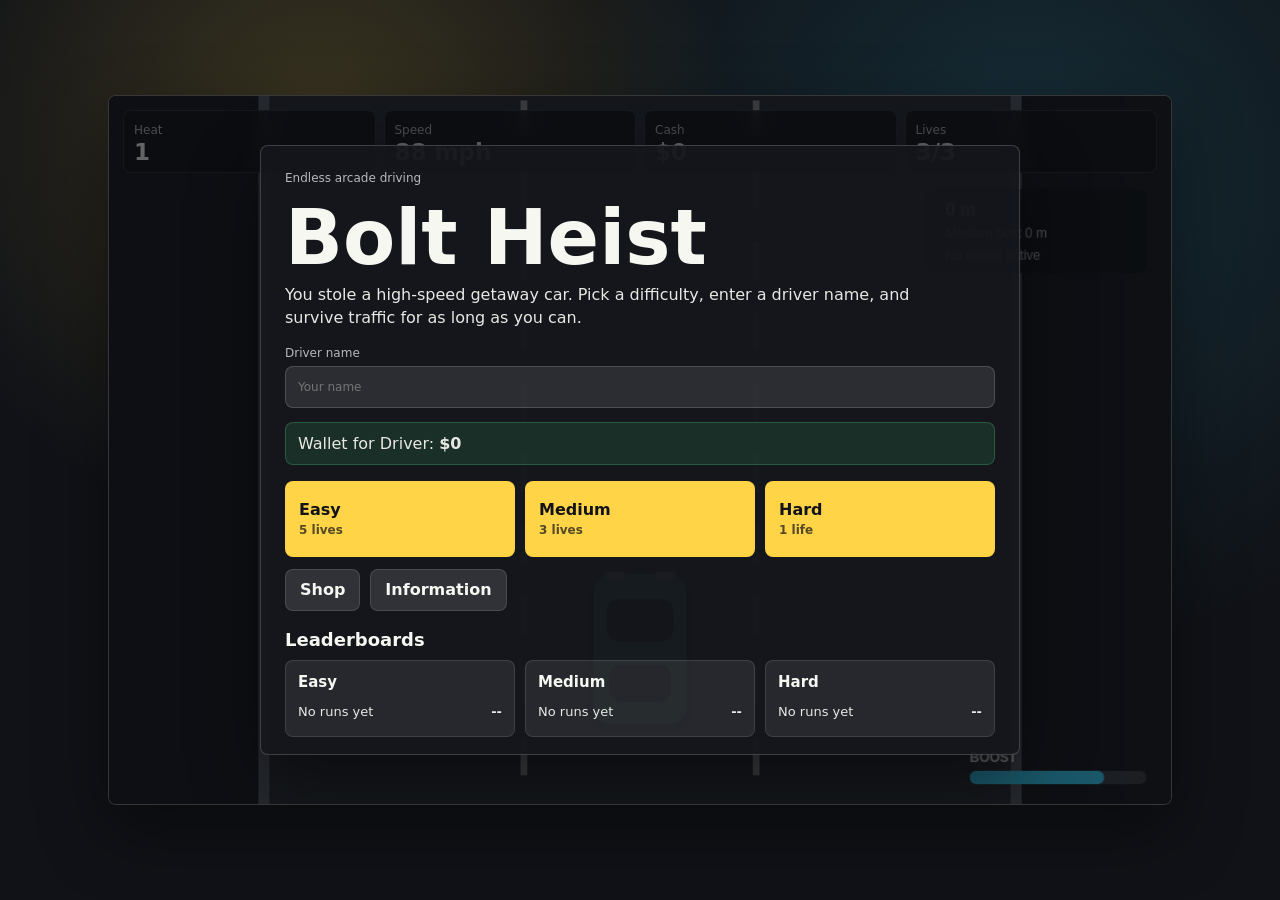
==== outputs/bolt-heist/index.html @ 0a80058f "Add files via upload" ====
<!doctype html>
<html lang="en">
<head>
  <meta charset="utf-8">
  <meta name="viewport" content="width=device-width, initial-scale=1">
  <title>Bolt Heist</title>
  <link rel="stylesheet" href="style.css">
</head>
<body>
  <main class="shell">
    <section class="game-wrap" aria-label="Bolt Heist playable prototype">
      <canvas id="game" width="960" height="640"></canvas>

      <div class="hud" aria-live="polite">
        <div><span>Heat</span><strong id="levelText">1</strong></div>
        <div><span>Speed</span><strong id="speedText">0 mph</strong></div>
        <div><span>Cash</span><strong id="cashText">$0</strong></div>
        <div><span>Lives</span><strong id="progressText">3</strong></div>
      </div>

      <div id="screen" class="overlay">
        <div class="panel">
          <p class="eyebrow">Arcade driving prototype</p>
          <h1>Bolt Heist</h1>
          <p id="screenText">
            You stole the wrong car. Survive an endless escape, dodge traffic, and grab upgrades from the road.
          </p>
          <div id="upgradePanel" class="upgrades" hidden>
            <button id="speedUpgrade" type="button"></button>
            <button id="handlingUpgrade" type="button"></button>
            <button id="boostUpgrade" type="button"></button>
          </div>
          <div class="actions">
            <button id="primaryButton" type="button">Start Heist</button>
            <button id="secondaryButton" type="button" hidden>Retry Level</button>
          </div>
          <p class="controls">Move with A/D or arrow keys. Press Space for boost when charged. Road upgrades are risky but powerful.</p>
        </div>
      </div>
    </section>
  </main>
  <script src="game-endless.js"></script>
</body>
</html>
---- outputs/bolt-heist/style.css ----
:root {
  color-scheme: dark;
  --ink: #f7f7f2;
  --muted: #b7b8bd;
  --road: #2b2f36;
  --accent: #ffd447;
  --danger: #ff4f64;
  --cool: #37d5ff;
  --cash: #54e08b;
  font-family: Inter, ui-sans-serif, system-ui, -apple-system, BlinkMacSystemFont, "Segoe UI", sans-serif;
}

* {
  box-sizing: border-box;
}

body {
  min-height: 100vh;
  margin: 0;
  display: grid;
  place-items: center;
  background:
    radial-gradient(circle at 25% 15%, rgba(255, 212, 71, 0.18), transparent 26rem),
    radial-gradient(circle at 80% 20%, rgba(55, 213, 255, 0.14), transparent 30rem),
    #101217;
  color: var(--ink);
}

.shell {
  width: min(100vw, 1100px);
  padding: 18px;
}

.game-wrap {
  position: relative;
  width: 100%;
  aspect-ratio: 3 / 2;
  min-height: 460px;
  overflow: hidden;
  border: 1px solid rgba(255, 255, 255, 0.16);
  border-radius: 8px;
  background: #111;
  box-shadow: 0 26px 70px rgba(0, 0, 0, 0.42);
}

canvas {
  width: 100%;
  height: 100%;
  display: block;
  background: #15171c;
}

.hud {
  position: absolute;
  top: 14px;
  left: 14px;
  right: 14px;
  display: grid;
  grid-template-columns: repeat(4, minmax(0, 1fr));
  gap: 8px;
  pointer-events: none;
}

.hud div {
  border: 1px solid rgba(255, 255, 255, 0.12);
  border-radius: 8px;
  background: rgba(16, 18, 23, 0.76);
  backdrop-filter: blur(10px);
}

.hud div {
  min-width: 0;
  padding: 8px 10px;
}

.hud span,
.eyebrow,
.controls {
  color: var(--muted);
  font-size: 12px;
  letter-spacing: 0;
}

.hud strong {
  display: block;
  margin-top: 2px;
  font-size: clamp(16px, 2vw, 23px);
  line-height: 1.05;
}

.overlay {
  position: absolute;
  inset: 0;
  display: grid;
  place-items: center;
  padding: 20px;
  background: rgba(9, 10, 14, 0.62);
}

.overlay.hidden {
  display: none;
}

.panel {
  width: min(760px, 100%);
  max-height: min(92vh, 610px);
  overflow: auto;
  padding: 24px;
  border-radius: 8px;
  border: 1px solid rgba(255, 255, 255, 0.18);
  background: rgba(21, 23, 29, 0.94);
  box-shadow: 0 24px 70px rgba(0, 0, 0, 0.48);
}

h1 {
  margin: 0 0 10px;
  font-size: clamp(42px, 7vw, 76px);
  line-height: 0.92;
  letter-spacing: 0;
}

p {
  margin: 0 0 16px;
  color: #e8e8e3;
  line-height: 1.45;
}

.subtitle {
  max-width: 62ch;
}

.wallet-line {
  padding: 9px 12px;
  border-radius: 8px;
  background: rgba(84, 224, 139, 0.12);
  border: 1px solid rgba(84, 224, 139, 0.24);
}

h2 {
  margin: 18px 0 10px;
  font-size: 18px;
  letter-spacing: 0;
}

h3 {
  margin: 0 0 8px;
  font-size: 15px;
  letter-spacing: 0;
}

.name-field {
  display: grid;
  gap: 6px;
  margin: 14px 0;
  color: var(--muted);
  font-size: 12px;
}

.name-field input {
  min-height: 42px;
  width: 100%;
  border: 1px solid rgba(255, 255, 255, 0.16);
  border-radius: 8px;
  padding: 9px 12px;
  color: var(--ink);
  background: rgba(255, 255, 255, 0.1);
  font: inherit;
  outline: none;
}

.name-field input:focus {
  border-color: var(--accent);
}

.mode-grid,
.leaderboards {
  display: grid;
  grid-template-columns: repeat(3, minmax(0, 1fr));
  gap: 10px;
}

.mode-grid button {
  min-height: 76px;
  text-align: left;
}

button small {
  display: block;
  margin-top: 4px;
  font-size: 12px;
  font-weight: 700;
  color: rgba(17, 19, 24, 0.72);
}

.menu-actions {
  display: flex;
  flex-wrap: wrap;
  gap: 10px;
  margin: 12px 0 4px;
}

.menu-actions button,
.actions button + button {
  color: var(--ink);
  background: rgba(255, 255, 255, 0.12);
  border: 1px solid rgba(255, 255, 255, 0.12);
}

.leaderboard {
  min-width: 0;
  border-radius: 8px;
  padding: 12px;
  background: rgba(255, 255, 255, 0.08);
  border: 1px solid rgba(255, 255, 255, 0.11);
}

.leaderboard ol {
  list-style: none;
  margin: 0;
  padding: 0;
}

.leaderboard li {
  display: flex;
  justify-content: space-between;
  gap: 8px;
  padding: 5px 0;
  color: #e8e8e3;
  font-size: 13px;
  border-top: 1px solid rgba(255, 255, 255, 0.08);
}

.leaderboard li:first-child {
  border-top: 0;
}

.leaderboard span {
  min-width: 0;
  overflow: hidden;
  text-overflow: ellipsis;
  white-space: nowrap;
}

.visual-grid {
  display: grid;
  grid-template-columns: repeat(5, minmax(0, 1fr));
  gap: 10px;
}

.visual-grid article {
  display: grid;
  gap: 7px;
  align-content: start;
  min-height: 172px;
  padding: 12px;
  border-radius: 8px;
  background: rgba(255, 255, 255, 0.08);
  color: #e8e8e3;
}

.visual-grid span {
  color: var(--muted);
  font-size: 12px;
  line-height: 1.35;
}

.shop-grid {
  display: grid;
  grid-template-columns: repeat(2, minmax(0, 1fr));
  gap: 10px;
}

.shop-card {
  display: grid;
  grid-template-columns: 86px 1fr auto;
  gap: 10px;
  align-items: center;
  min-width: 0;
  padding: 10px;
  border-radius: 8px;
  color: #e8e8e3;
  background: rgba(255, 255, 255, 0.08);
  border: 1px solid rgba(255, 255, 255, 0.11);
}

.shop-card strong,
.shop-card span {
  grid-column: 2;
}

.shop-card span {
  color: var(--muted);
  font-size: 12px;
  line-height: 1.3;
}

.shop-card button {
  grid-column: 3;
  grid-row: 1 / span 2;
  min-width: 104px;
}

.shop-preview {
  grid-row: 1 / span 2;
  width: 72px;
  height: 46px;
  display: grid;
  place-items: center;
  border-radius: 8px;
  color: #111318;
  font-size: 12px;
  font-weight: 900;
  box-shadow: inset 0 -8px 0 rgba(17, 19, 24, 0.18);
}

.hat-preview {
  color: var(--ink);
  background: rgba(255, 255, 255, 0.12);
  border: 1px solid rgba(255, 255, 255, 0.14);
}

.hat-preview.cap {
  background: linear-gradient(#f7f7f2 0 42%, #37d5ff 42% 100%);
  color: #111318;
}

.hat-preview.crown {
  background: #ffd447;
  color: #111318;
}

.hat-preview.spoiler {
  background: linear-gradient(90deg, #37d5ff, #b97cff);
  color: #111318;
}

.hat-preview.halo {
  background: radial-gradient(ellipse at center, transparent 0 32%, #f7f7f2 33% 45%, transparent 46%), rgba(255, 255, 255, 0.1);
}

.upgrade-preview {
  background: linear-gradient(135deg, #ffd447, #54e08b);
}

.sample {
  width: 74px;
  height: 58px;
  display: grid;
  place-items: center;
  justify-self: center;
  margin-bottom: 2px;
}

.cone-sample {
  width: 0;
  height: 0;
  border-left: 24px solid transparent;
  border-right: 24px solid transparent;
  border-bottom: 54px solid #ff8a34;
  filter: drop-shadow(0 6px 0 rgba(0, 0, 0, 0.24));
}

.barrier-sample,
.parked-sample,
.roadblock-sample {
  border-radius: 8px;
  box-shadow: inset 0 -10px 0 rgba(17, 19, 24, 0.28);
}

.barrier-sample {
  width: 82px;
  height: 38px;
  margin-top: 10px;
  background: repeating-linear-gradient(135deg, #f24f5f 0 14px, #fff5d0 14px 26px);
}

.parked-sample {
  width: 50px;
  height: 76px;
  background: #6cd0ff;
}

.oil-sample {
  width: 82px;
  height: 44px;
  margin-top: 7px;
  border-radius: 50%;
  background: #0d0e12;
  border: 3px solid rgba(55, 213, 255, 0.28);
}

.roadblock-sample {
  width: 88px;
  height: 42px;
  margin-top: 9px;
  background: repeating-linear-gradient(135deg, #f7f7f2 0 16px, #16181d 16px 28px);
}

.pickup-sample {
  width: 58px;
  height: 58px;
  border-radius: 50%;
  color: #111318;
  font-size: 24px;
  font-weight: 900;
  box-shadow: 0 8px 0 rgba(0, 0, 0, 0.28);
}

.life-sample {
  background: #ff4f64;
}

.auto-sample {
  background: #37d5ff;
}

.immortal-sample {
  background: #ffd447;
}

.boost-sample {
  background: #54e08b;
}

.cash-sample {
  background: #f7f7f2;
}

.car-chip {
  min-height: 28px;
  display: grid;
  place-items: center;
  border-radius: 8px;
  color: #111318;
  font-size: 12px;
  font-weight: 900;
}

.green-car {
  background: #54e08b;
}

.blue-car {
  background: #37d5ff;
}

.rainbow-car {
  background: linear-gradient(90deg, #ff4f64, #ffd447, #54e08b, #37d5ff, #b97cff);
}

.upgrades {
  display: grid;
  gap: 8px;
  margin: 16px 0;
}

button {
  min-height: 42px;
  border: 0;
  border-radius: 8px;
  padding: 10px 14px;
  color: #111318;
  background: var(--accent);
  font: inherit;
  font-weight: 800;
  cursor: pointer;
}

button:hover {
  filter: brightness(1.06);
}

button:disabled {
  cursor: not-allowed;
  color: rgba(255, 255, 255, 0.52);
  background: rgba(255, 255, 255, 0.12);
}

.upgrades button {
  color: var(--ink);
  text-align: left;
  background: rgba(255, 255, 255, 0.1);
  border: 1px solid rgba(255, 255, 255, 0.13);
}

.actions {
  display: flex;
  flex-wrap: wrap;
  gap: 10px;
  margin-top: 16px;
}

#secondaryButton {
  color: var(--ink);
  background: rgba(255, 255, 255, 0.12);
}

.controls {
  margin: 14px 0 0;
}

@media (max-width: 720px) {
  .shell {
    padding: 0;
  }

  .game-wrap {
    min-height: 100vh;
    border-radius: 0;
    border: 0;
  }

  .hud {
    grid-template-columns: repeat(2, minmax(0, 1fr));
  }

  .mode-grid,
  .leaderboards,
  .visual-grid,
  .shop-grid {
    grid-template-columns: 1fr;
  }

  .shop-card {
    grid-template-columns: 72px 1fr;
  }

  .shop-card button {
    grid-column: 1 / -1;
    grid-row: auto;
  }

  .panel {
    padding: 18px;
  }
}
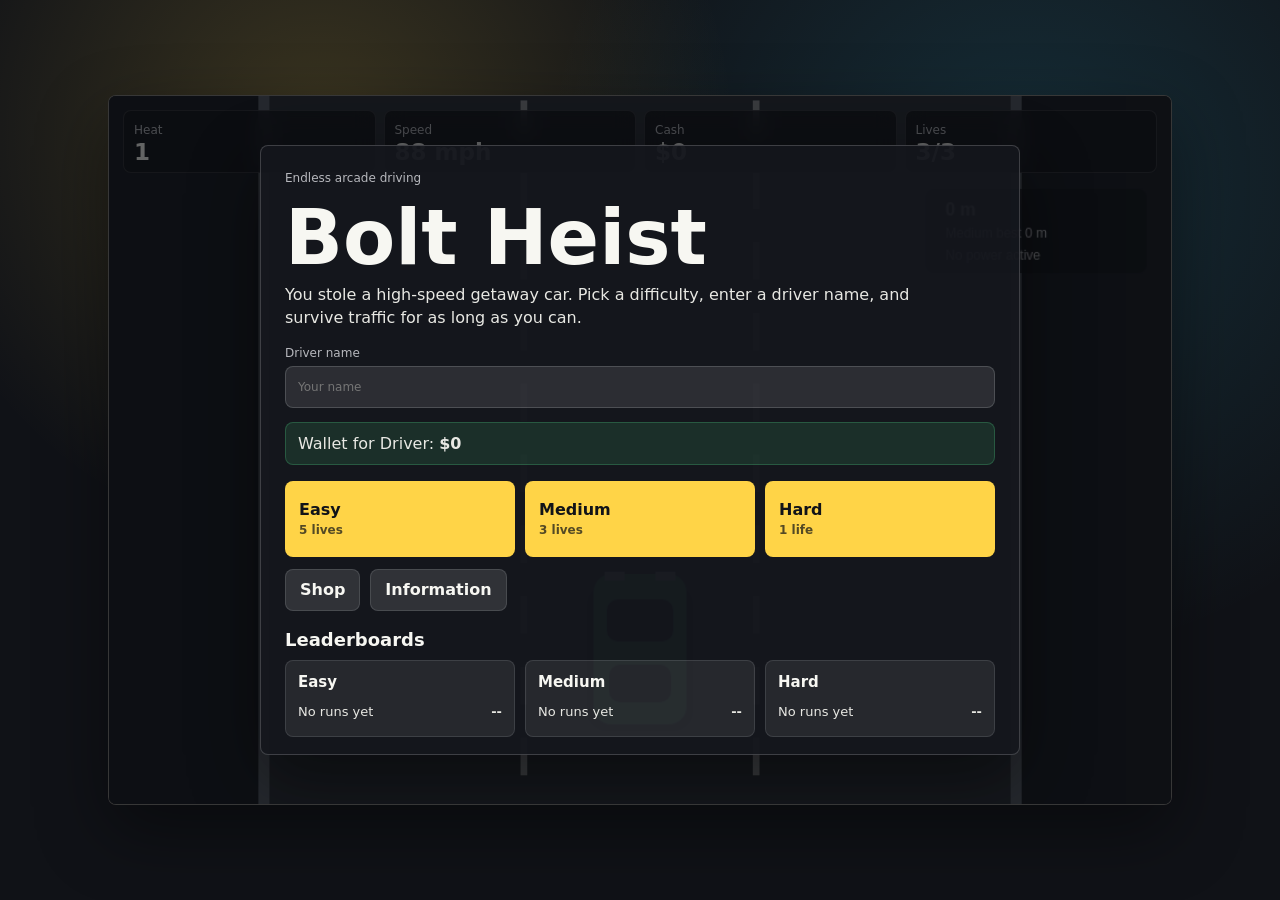
==== commit fe29540b: "Add files via upload" ====
--- a/outputs/bolt-heist/index.html
+++ b/outputs/bolt-heist/index.html
@@ -28,13 +28,12 @@
           <div id="upgradePanel" class="upgrades" hidden>
             <button id="speedUpgrade" type="button"></button>
             <button id="handlingUpgrade" type="button"></button>
-            <button id="boostUpgrade" type="button"></button>
           </div>
           <div class="actions">
             <button id="primaryButton" type="button">Start Heist</button>
             <button id="secondaryButton" type="button" hidden>Retry Level</button>
           </div>
-          <p class="controls">Move with A/D or arrow keys. Press Space for boost when charged. Road upgrades are risky but powerful.</p>
+          <p class="controls">Move with A/D or arrow keys. Road upgrades are risky but powerful.</p>
         </div>
       </div>
     </section>
--- a/outputs/bolt-heist/style.css
+++ b/outputs/bolt-heist/style.css
@@ -418,10 +418,6 @@
   background: #ffd447;
 }
 
-.boost-sample {
-  background: #54e08b;
-}
-
 .cash-sample {
   background: #f7f7f2;
 }
